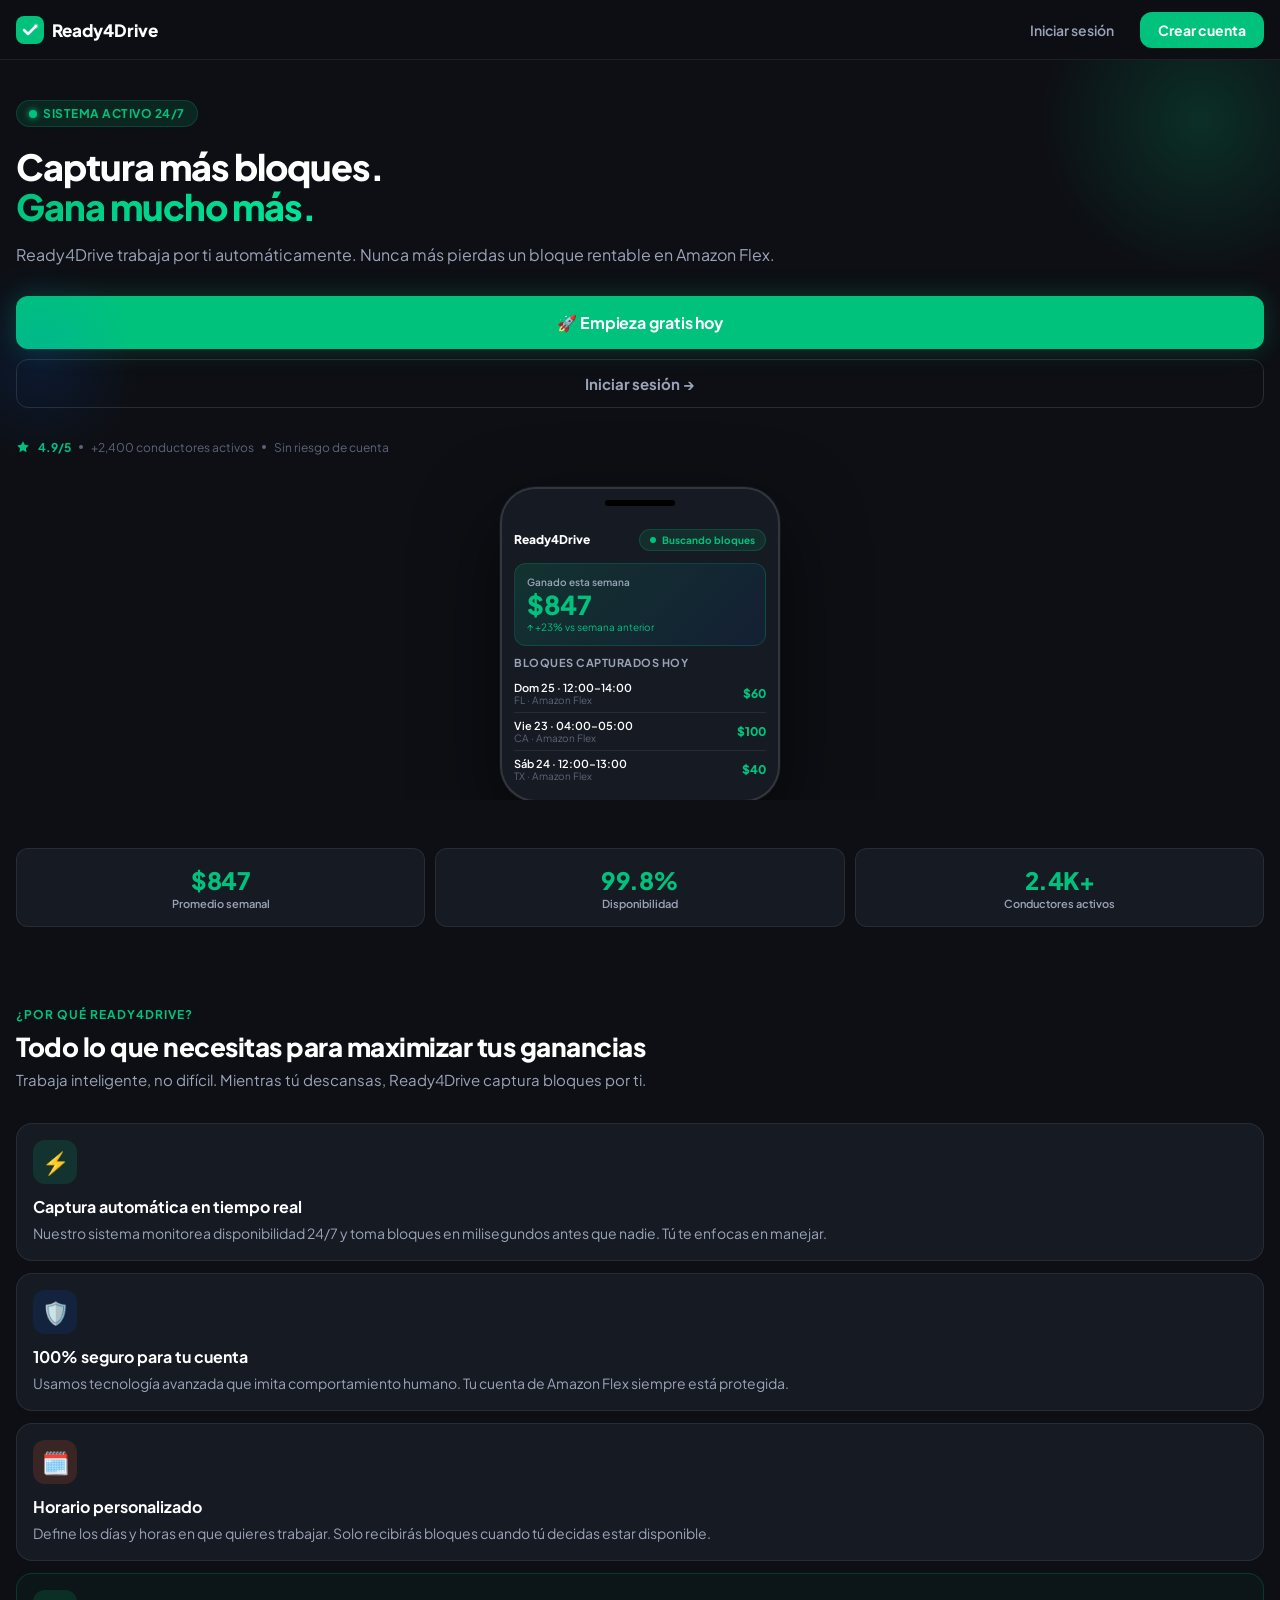
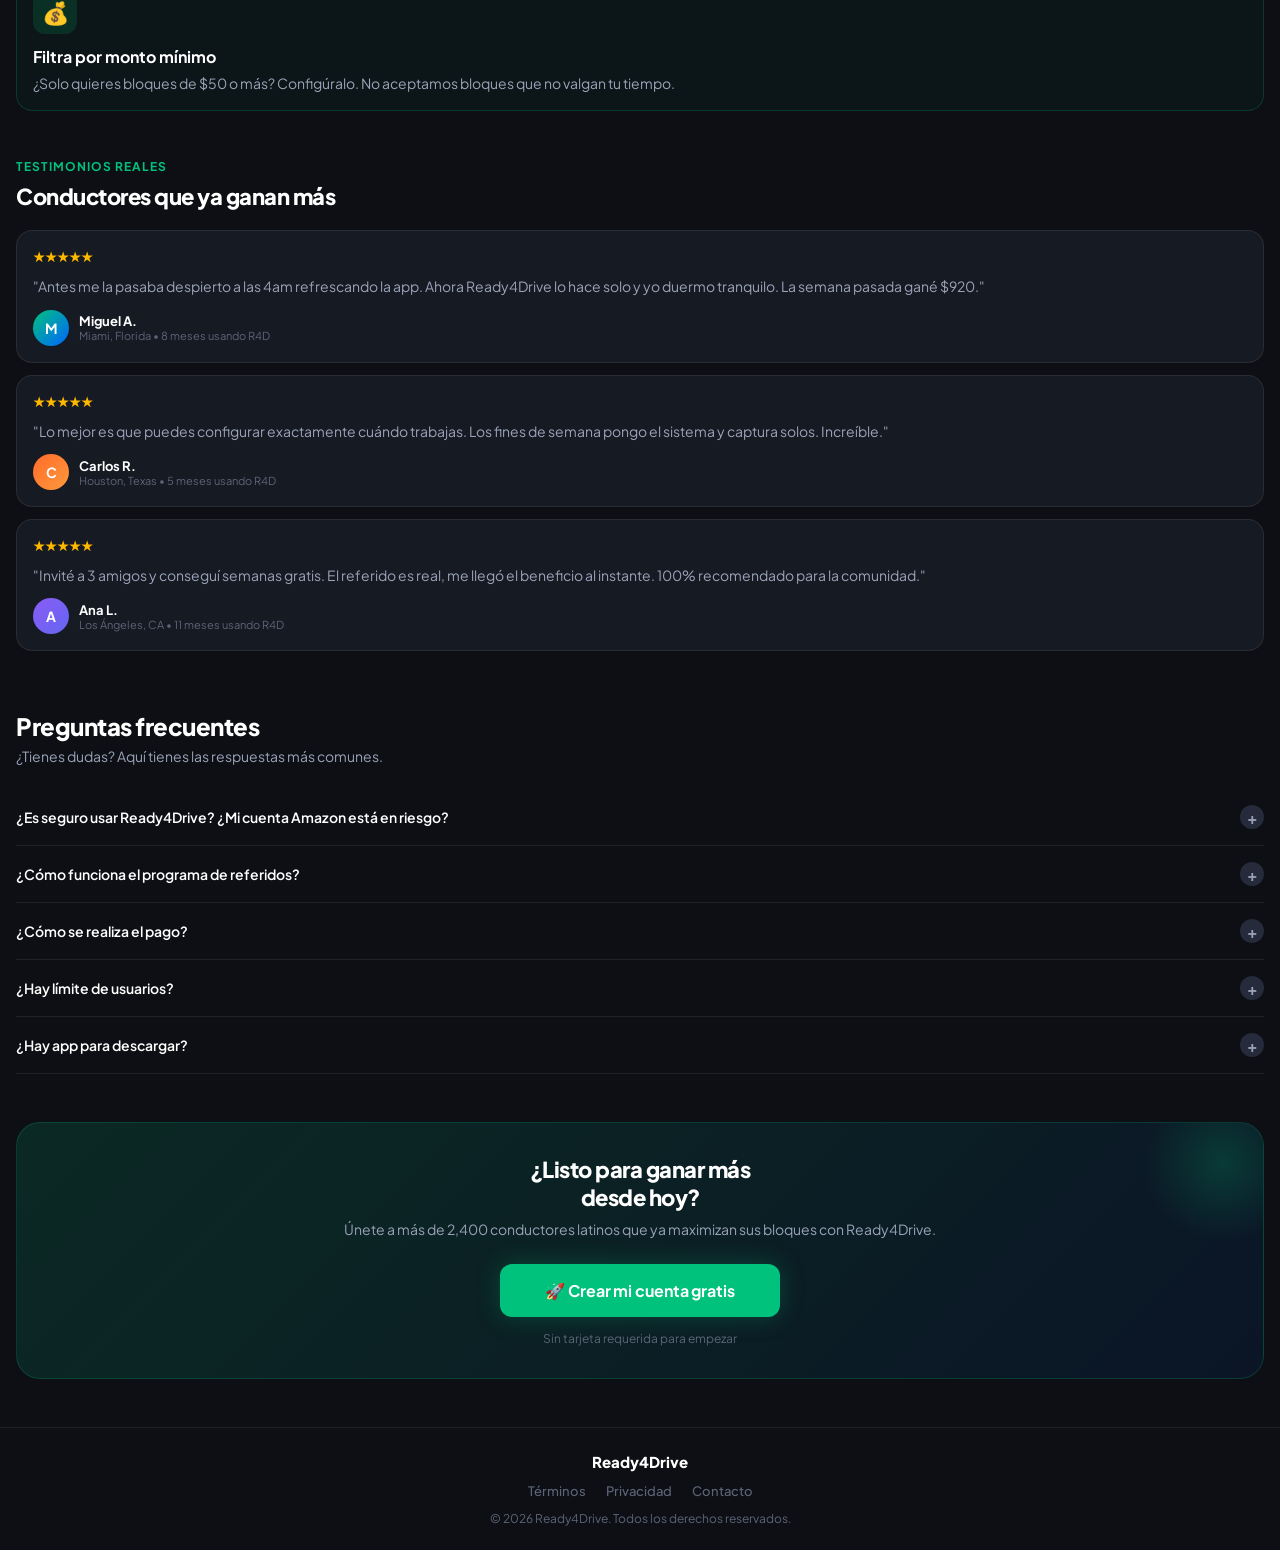
==== index.html @ 14263fa6 "feat: rediseño completo Ready4Drive — mobile latino dark mode" ====
<!DOCTYPE html>
<html lang="es">
<head>
  <meta charset="UTF-8">
  <meta name="viewport" content="width=device-width, initial-scale=1.0, maximum-scale=1.0">
  <title>Ready4Drive — Captura más bloques. Gana más.</title>
  <link rel="stylesheet" href="style.css">
  <style>
    /* LANDING-SPECIFIC */
    body { background: var(--bg-base); }

    /* NAV LANDING */
    .landing-nav {
      position: sticky; top: 0; z-index: 100;
      padding: 0 var(--space-md);
      height: 60px;
      display: flex; align-items: center; justify-content: space-between;
      background: rgba(13,15,20,0.9);
      backdrop-filter: blur(20px);
      border-bottom: 1px solid var(--border);
    }
    .nav-logo { display: flex; align-items: center; gap: 8px; font-weight: 800; font-size: 17px; }
    .nav-actions { display: flex; align-items: center; gap: 10px; }
    .nav-signin {
      font-size: 14px; font-weight: 600; color: var(--text-secondary);
      padding: 8px 16px; border-radius: var(--radius-md);
      transition: var(--transition);
    }
    .nav-signin:hover { color: var(--text-primary); }
    .nav-cta {
      font-size: 14px; font-weight: 700; color: #fff;
      padding: 9px 18px; border-radius: var(--radius-md);
      background: var(--brand-primary);
      transition: var(--transition);
    }
    .nav-cta:hover { background: var(--brand-primary-dark); }

    /* HERO */
    .hero {
      padding: 40px var(--space-md) 0;
      position: relative; overflow: hidden;
    }
    .hero::before {
      content: '';
      position: absolute; top: -100px; right: -80px;
      width: 320px; height: 320px;
      background: radial-gradient(circle, rgba(0,194,124,0.18) 0%, transparent 70%);
      pointer-events: none;
    }
    .hero::after {
      content: '';
      position: absolute; top: 200px; left: -60px;
      width: 200px; height: 200px;
      background: radial-gradient(circle, rgba(0,102,255,0.12) 0%, transparent 70%);
      pointer-events: none;
    }
    .hero-eyebrow {
      display: inline-flex; align-items: center; gap: 6px;
      background: rgba(0,194,124,0.12);
      border: 1px solid rgba(0,194,124,0.2);
      border-radius: var(--radius-full);
      padding: 5px 12px;
      font-size: 12px; font-weight: 700; color: var(--brand-primary);
      letter-spacing: 0.5px; text-transform: uppercase;
      margin-bottom: 20px;
    }
    .hero-title {
      font-size: 36px; font-weight: 800; line-height: 1.1;
      letter-spacing: -1px; margin-bottom: 16px;
    }
    .hero-title .highlight {
      background: linear-gradient(135deg, var(--brand-primary), #00E89A);
      -webkit-background-clip: text;
      -webkit-text-fill-color: transparent;
      background-clip: text;
    }
    .hero-sub {
      font-size: 16px; line-height: 1.6; color: var(--text-secondary);
      margin-bottom: 28px;
    }
    .hero-actions { display: flex; flex-direction: column; gap: 10px; margin-bottom: 32px; }
    .hero-trust {
      display: flex; align-items: center; gap: 8px;
      font-size: 12px; color: var(--text-muted);
      margin-bottom: 32px;
    }
    .hero-trust-dot { width: 4px; height: 4px; border-radius: 50%; background: var(--text-muted); }

    /* PHONE MOCKUP */
    .phone-mockup {
      position: relative;
      background: var(--bg-card);
      border-radius: 36px;
      border: 2px solid var(--border-light);
      overflow: hidden;
      box-shadow: 0 30px 80px rgba(0,0,0,0.6), 0 0 0 1px rgba(255,255,255,0.05);
      margin: 0 auto;
      max-width: 280px;
    }
    .phone-notch {
      background: var(--bg-card);
      height: 28px; display: flex; align-items: center; justify-content: center;
    }
    .phone-notch-pill {
      width: 70px; height: 6px;
      background: #000; border-radius: 3px;
    }
    .phone-screen { padding: 12px; }
    .mockup-header {
      display: flex; align-items: center; justify-content: space-between;
      margin-bottom: 12px;
    }
    .mockup-logo { font-size: 12px; font-weight: 800; }
    .mockup-status-bar {
      display: flex; align-items: center; gap: 6px;
      background: rgba(0,194,124,0.12);
      border: 1px solid rgba(0,194,124,0.2);
      border-radius: var(--radius-full);
      padding: 4px 10px;
      font-size: 10px; font-weight: 700; color: var(--brand-primary);
    }
    .mockup-status-dot { width: 6px; height: 6px; border-radius: 50%; background: var(--brand-primary); animation: pulse 2s infinite; }
    .mockup-earnings {
      background: linear-gradient(135deg, rgba(0,194,124,0.15), rgba(0,102,255,0.08));
      border: 1px solid rgba(0,194,124,0.2);
      border-radius: 12px; padding: 12px;
      margin-bottom: 10px;
    }
    .mockup-earnings-label { font-size: 10px; color: var(--text-secondary); font-weight: 600; }
    .mockup-earnings-value { font-size: 26px; font-weight: 800; color: var(--brand-primary); }
    .mockup-earnings-sub { font-size: 10px; color: var(--text-secondary); }
    .mockup-offers { font-size: 11px; font-weight: 700; color: var(--text-secondary); margin-bottom: 6px; text-transform: uppercase; letter-spacing: 0.5px; }
    .mockup-offer-item {
      display: flex; align-items: center; justify-content: space-between;
      padding: 6px 0;
      border-bottom: 1px solid var(--border);
      font-size: 11px;
    }
    .mockup-offer-item:last-child { border-bottom: none; }
    .mockup-offer-badge { font-size: 12px; font-weight: 800; color: var(--brand-primary); }

    @keyframes pulse {
      0%, 100% { opacity: 1; }
      50% { opacity: 0.4; }
    }

    /* FEATURES */
    .features { padding: 48px var(--space-md); }
    .features-eyebrow { font-size: 12px; font-weight: 700; color: var(--brand-primary); text-transform: uppercase; letter-spacing: 1px; margin-bottom: 8px; }
    .features-title { font-size: 26px; font-weight: 800; letter-spacing: -0.5px; margin-bottom: 6px; }
    .features-sub { font-size: 15px; color: var(--text-secondary); line-height: 1.5; margin-bottom: 32px; }
    .feature-card {
      background: var(--bg-card);
      border: 1px solid var(--border);
      border-radius: var(--radius-lg);
      padding: var(--space-md);
      margin-bottom: 12px;
      transition: var(--transition);
    }
    .feature-card:last-child { margin-bottom: 0; }
    .feature-icon {
      width: 44px; height: 44px; border-radius: var(--radius-md);
      display: flex; align-items: center; justify-content: center;
      margin-bottom: 12px; font-size: 22px;
    }
    .feature-icon-green { background: rgba(0,194,124,0.15); }
    .feature-icon-blue  { background: rgba(0,102,255,0.12); }
    .feature-icon-orange{ background: rgba(255,107,43,0.15); }
    .feature-name { font-size: 16px; font-weight: 700; margin-bottom: 6px; }
    .feature-desc { font-size: 14px; color: var(--text-secondary); line-height: 1.5; }

    /* SOCIAL PROOF */
    .social-proof { padding: 0 var(--space-md) 48px; }
    .stats-row { display: grid; grid-template-columns: 1fr 1fr 1fr; gap: 10px; margin-bottom: 32px; }
    .stat-box {
      background: var(--bg-card);
      border: 1px solid var(--border);
      border-radius: var(--radius-md);
      padding: 16px 10px;
      text-align: center;
    }
    .stat-box-value { font-size: 24px; font-weight: 800; color: var(--brand-primary); letter-spacing: -0.5px; }
    .stat-box-label { font-size: 11px; color: var(--text-secondary); font-weight: 600; margin-top: 2px; }

    /* TESTIMONIALS */
    .testimonial-card {
      background: var(--bg-card);
      border: 1px solid var(--border);
      border-radius: var(--radius-lg);
      padding: var(--space-md);
      margin-bottom: 12px;
    }
    .testimonial-stars { color: var(--warning); font-size: 14px; margin-bottom: 10px; }
    .testimonial-text { font-size: 14px; line-height: 1.6; color: var(--text-secondary); margin-bottom: 12px; }
    .testimonial-author { display: flex; align-items: center; gap: 10px; }
    .testimonial-avatar {
      width: 36px; height: 36px; border-radius: 50%;
      display: flex; align-items: center; justify-content: center;
      font-size: 14px; font-weight: 700;
      background: linear-gradient(135deg, var(--brand-primary), var(--brand-blue));
    }
    .testimonial-name { font-size: 13px; font-weight: 700; }
    .testimonial-city { font-size: 11px; color: var(--text-muted); }

    /* FAQ */
    .faq-section { padding: 0 var(--space-md) 48px; }
    .faq-title { font-size: 24px; font-weight: 800; letter-spacing: -0.5px; margin-bottom: 6px; }
    .faq-sub { font-size: 14px; color: var(--text-secondary); margin-bottom: 24px; }
    .faq-item {
      border-bottom: 1px solid var(--border);
      cursor: pointer;
    }
    .faq-question {
      display: flex; align-items: center; justify-content: space-between;
      padding: 16px 0;
      font-size: 14px; font-weight: 600;
      user-select: none;
    }
    .faq-icon {
      width: 24px; height: 24px; border-radius: 50%;
      background: var(--bg-surface);
      display: flex; align-items: center; justify-content: center;
      font-size: 16px; font-weight: 700; flex-shrink: 0;
      transition: var(--transition);
      color: var(--text-secondary);
    }
    .faq-item.open .faq-icon { background: var(--brand-primary); color: #fff; transform: rotate(45deg); }
    .faq-answer {
      font-size: 14px; color: var(--text-secondary); line-height: 1.7;
      max-height: 0; overflow: hidden; transition: max-height 0.3s ease, padding 0.3s ease;
    }
    .faq-item.open .faq-answer { max-height: 200px; padding-bottom: 16px; }

    /* CTA BANNER */
    .cta-banner {
      margin: 0 var(--space-md) 48px;
      background: linear-gradient(135deg, rgba(0,194,124,0.15) 0%, rgba(0,102,255,0.08) 100%);
      border: 1px solid rgba(0,194,124,0.2);
      border-radius: var(--radius-xl);
      padding: 32px var(--space-md);
      text-align: center;
      position: relative; overflow: hidden;
    }
    .cta-banner::before {
      content: '';
      position: absolute; top: -40px; right: -40px;
      width: 160px; height: 160px;
      background: radial-gradient(circle, rgba(0,194,124,0.2) 0%, transparent 70%);
    }
    .cta-banner-title { font-size: 22px; font-weight: 800; letter-spacing: -0.5px; margin-bottom: 8px; }
    .cta-banner-sub { font-size: 14px; color: var(--text-secondary); margin-bottom: 24px; line-height: 1.5; }

    /* FOOTER */
    .landing-footer {
      padding: var(--space-lg) var(--space-md);
      border-top: 1px solid var(--border);
      text-align: center;
    }
    .footer-links { display: flex; justify-content: center; gap: 20px; margin-bottom: 12px; }
    .footer-link { font-size: 13px; color: var(--text-muted); font-weight: 500; }
    .footer-copy { font-size: 12px; color: var(--text-muted); }
    .footer-logo { font-size: 15px; font-weight: 800; margin-bottom: 12px; }
  </style>
</head>
<body>

  <!-- NAV -->
  <nav class="landing-nav">
    <div class="nav-logo">
      <svg width="28" height="28" viewBox="0 0 28 28" fill="none">
        <rect width="28" height="28" rx="8" fill="#00C27C"/>
        <path d="M8 14L12 18L20 10" stroke="white" stroke-width="2.5" stroke-linecap="round" stroke-linejoin="round"/>
        <circle cx="20" cy="10" r="2.5" fill="white" opacity="0.3"/>
      </svg>
      Ready4Drive
    </div>
    <div class="nav-actions">
      <a href="login.html" class="nav-signin">Iniciar sesión</a>
      <a href="login.html" class="nav-cta">Crear cuenta</a>
    </div>
  </nav>

  <!-- HERO -->
  <section class="hero">
    <div class="hero-eyebrow">
      <span class="status-dot online"></span>
      Sistema activo 24/7
    </div>
    <h1 class="hero-title">
      Captura más bloques.<br>
      <span class="highlight">Gana mucho más.</span>
    </h1>
    <p class="hero-sub">
      Ready4Drive trabaja por ti automáticamente. Nunca más pierdas un bloque rentable en Amazon Flex.
    </p>
    <div class="hero-actions">
      <a href="login.html" class="btn btn-primary" style="font-size:16px; padding:16px;">
        🚀 Empieza gratis hoy
      </a>
      <a href="login.html" class="btn btn-outline" style="color: var(--text-secondary); font-size:15px;">
        Iniciar sesión →
      </a>
    </div>
    <div class="hero-trust">
      <svg width="14" height="14" viewBox="0 0 24 24" fill="currentColor" color="#00C27C"><path d="M12 2L15.09 8.26L22 9.27L17 14.14L18.18 21.02L12 17.77L5.82 21.02L7 14.14L2 9.27L8.91 8.26L12 2Z"/></svg>
      <span style="color: var(--brand-primary); font-weight:700;">4.9/5</span>
      <span class="hero-trust-dot"></span>
      <span>+2,400 conductores activos</span>
      <span class="hero-trust-dot"></span>
      <span>Sin riesgo de cuenta</span>
    </div>

    <!-- PHONE MOCKUP -->
    <div class="phone-mockup" style="margin-bottom: -2px;">
      <div class="phone-notch"><div class="phone-notch-pill"></div></div>
      <div class="phone-screen">
        <div class="mockup-header">
          <span class="mockup-logo">Ready4Drive</span>
          <div class="mockup-status-bar">
            <span class="mockup-status-dot"></span>
            Buscando bloques
          </div>
        </div>
        <div class="mockup-earnings">
          <div class="mockup-earnings-label">Ganado esta semana</div>
          <div class="mockup-earnings-value">$847</div>
          <div class="mockup-earnings-sub" style="color: var(--brand-primary);">↑ +23% vs semana anterior</div>
        </div>
        <div class="mockup-offers">Bloques capturados hoy</div>
        <div class="mockup-offer-item">
          <div>
            <div style="font-weight:600;">Dom 25 · 12:00–14:00</div>
            <div style="color: var(--text-muted); font-size:10px;">FL · Amazon Flex</div>
          </div>
          <span class="mockup-offer-badge">$60</span>
        </div>
        <div class="mockup-offer-item">
          <div>
            <div style="font-weight:600;">Vie 23 · 04:00–05:00</div>
            <div style="color: var(--text-muted); font-size:10px;">CA · Amazon Flex</div>
          </div>
          <span class="mockup-offer-badge">$100</span>
        </div>
        <div class="mockup-offer-item">
          <div>
            <div style="font-weight:600;">Sáb 24 · 12:00–13:00</div>
            <div style="color: var(--text-muted); font-size:10px;">TX · Amazon Flex</div>
          </div>
          <span class="mockup-offer-badge">$40</span>
        </div>
      </div>
    </div>
  </section>

  <!-- STATS -->
  <section class="social-proof" style="padding-top: 48px;">
    <div class="stats-row">
      <div class="stat-box">
        <div class="stat-box-value">$847</div>
        <div class="stat-box-label">Promedio semanal</div>
      </div>
      <div class="stat-box">
        <div class="stat-box-value">99.8%</div>
        <div class="stat-box-label">Disponibilidad</div>
      </div>
      <div class="stat-box">
        <div class="stat-box-value">2.4K+</div>
        <div class="stat-box-label">Conductores activos</div>
      </div>
    </div>
  </section>

  <!-- FEATURES -->
  <section class="features" style="padding-top: 0;">
    <div class="features-eyebrow">¿Por qué Ready4Drive?</div>
    <h2 class="features-title">Todo lo que necesitas para maximizar tus ganancias</h2>
    <p class="features-sub">Trabaja inteligente, no difícil. Mientras tú descansas, Ready4Drive captura bloques por ti.</p>

    <div class="feature-card">
      <div class="feature-icon feature-icon-green">⚡</div>
      <div class="feature-name">Captura automática en tiempo real</div>
      <div class="feature-desc">Nuestro sistema monitorea disponibilidad 24/7 y toma bloques en milisegundos antes que nadie. Tú te enfocas en manejar.</div>
    </div>

    <div class="feature-card">
      <div class="feature-icon feature-icon-blue">🛡️</div>
      <div class="feature-name">100% seguro para tu cuenta</div>
      <div class="feature-desc">Usamos tecnología avanzada que imita comportamiento humano. Tu cuenta de Amazon Flex siempre está protegida.</div>
    </div>

    <div class="feature-card">
      <div class="feature-icon feature-icon-orange">🗓️</div>
      <div class="feature-name">Horario personalizado</div>
      <div class="feature-desc">Define los días y horas en que quieres trabajar. Solo recibirás bloques cuando tú decidas estar disponible.</div>
    </div>

    <div class="feature-card" style="border-color: rgba(0,194,124,0.2); background: rgba(0,194,124,0.04);">
      <div class="feature-icon feature-icon-green">💰</div>
      <div class="feature-name">Filtra por monto mínimo</div>
      <div class="feature-desc">¿Solo quieres bloques de $50 o más? Configúralo. No aceptamos bloques que no valgan tu tiempo.</div>
    </div>
  </section>

  <!-- TESTIMONIALS -->
  <section class="social-proof" style="padding-top: 0;">
    <div style="margin-bottom: 20px;">
      <div class="features-eyebrow">Testimonios reales</div>
      <h2 class="features-title" style="font-size:22px;">Conductores que ya ganan más</h2>
    </div>

    <div class="testimonial-card">
      <div class="testimonial-stars">★★★★★</div>
      <p class="testimonial-text">"Antes me la pasaba despierto a las 4am refrescando la app. Ahora Ready4Drive lo hace solo y yo duermo tranquilo. La semana pasada gané $920."</p>
      <div class="testimonial-author">
        <div class="testimonial-avatar">M</div>
        <div>
          <div class="testimonial-name">Miguel A.</div>
          <div class="testimonial-city">Miami, Florida • 8 meses usando R4D</div>
        </div>
      </div>
    </div>

    <div class="testimonial-card">
      <div class="testimonial-stars">★★★★★</div>
      <p class="testimonial-text">"Lo mejor es que puedes configurar exactamente cuándo trabajas. Los fines de semana pongo el sistema y captura solos. Increíble."</p>
      <div class="testimonial-author">
        <div class="testimonial-avatar" style="background: linear-gradient(135deg, #FF6B2B, #FF9A3C);">C</div>
        <div>
          <div class="testimonial-name">Carlos R.</div>
          <div class="testimonial-city">Houston, Texas • 5 meses usando R4D</div>
        </div>
      </div>
    </div>

    <div class="testimonial-card">
      <div class="testimonial-stars">★★★★★</div>
      <p class="testimonial-text">"Invité a 3 amigos y conseguí semanas gratis. El referido es real, me llegó el beneficio al instante. 100% recomendado para la comunidad."</p>
      <div class="testimonial-author">
        <div class="testimonial-avatar" style="background: linear-gradient(135deg, #8B5CF6, #6366F1);">A</div>
        <div>
          <div class="testimonial-name">Ana L.</div>
          <div class="testimonial-city">Los Ángeles, CA • 11 meses usando R4D</div>
        </div>
      </div>
    </div>
  </section>

  <!-- FAQ -->
  <section class="faq-section">
    <div class="faq-title">Preguntas frecuentes</div>
    <p class="faq-sub">¿Tienes dudas? Aquí tienes las respuestas más comunes.</p>

    <div class="faq-item" onclick="toggleFaq(this)">
      <div class="faq-question">
        ¿Es seguro usar Ready4Drive? ¿Mi cuenta Amazon está en riesgo?
        <span class="faq-icon">+</span>
      </div>
      <div class="faq-answer">
        Sí, es completamente seguro. Usamos métodos que simulan comportamiento humano natural, cumpliendo con los estándares de seguridad de Amazon Flex. Tenemos más de 2,400 usuarios activos sin incidentes de cuenta.
      </div>
    </div>

    <div class="faq-item" onclick="toggleFaq(this)">
      <div class="faq-question">
        ¿Cómo funciona el programa de referidos?
        <span class="faq-icon">+</span>
      </div>
      <div class="faq-answer">
        Por cada amigo que invites y haga su primer pago, tú recibes días gratis de servicio. Ve a la sección "Invitaciones" en la app, ingresa el número de teléfono de tu amigo y listo.
      </div>
    </div>

    <div class="faq-item" onclick="toggleFaq(this)">
      <div class="faq-question">
        ¿Cómo se realiza el pago?
        <span class="faq-icon">+</span>
      </div>
      <div class="faq-answer">
        El pago se realiza de forma segura a través de nuestra plataforma. Aceptamos tarjetas de crédito/débito. Elige el plan que mejor se adapte a ti: 3, 7, 14 o 30 días.
      </div>
    </div>

    <div class="faq-item" onclick="toggleFaq(this)">
      <div class="faq-question">
        ¿Hay límite de usuarios?
        <span class="faq-icon">+</span>
      </div>
      <div class="faq-answer">
        Sí, mantenemos un límite controlado de usuarios por zona para garantizar la eficiencia del sistema. Te recomendamos registrarte pronto antes de que tu área se llene.
      </div>
    </div>

    <div class="faq-item" onclick="toggleFaq(this)">
      <div class="faq-question">
        ¿Hay app para descargar?
        <span class="faq-icon">+</span>
      </div>
      <div class="faq-answer">
        Ready4Drive funciona directamente desde tu navegador móvil, sin necesidad de descargar nada. Solo guarda el enlace en tu pantalla de inicio y tendrás acceso instantáneo.
      </div>
    </div>
  </section>

  <!-- CTA FINAL -->
  <div class="cta-banner">
    <div class="cta-banner-title">¿Listo para ganar más<br>desde hoy?</div>
    <p class="cta-banner-sub">Únete a más de 2,400 conductores latinos que ya maximizan sus bloques con Ready4Drive.</p>
    <a href="login.html" class="btn btn-primary" style="font-size:16px; padding:16px; max-width:280px; margin:0 auto;">
      🚀 Crear mi cuenta gratis
    </a>
    <p style="font-size:12px; color: var(--text-muted); margin-top: 14px;">Sin tarjeta requerida para empezar</p>
  </div>

  <!-- FOOTER -->
  <footer class="landing-footer">
    <div class="footer-logo">Ready4Drive</div>
    <div class="footer-links">
      <a href="#" class="footer-link">Términos</a>
      <a href="#" class="footer-link">Privacidad</a>
      <a href="#" class="footer-link">Contacto</a>
    </div>
    <div class="footer-copy">© 2026 Ready4Drive. Todos los derechos reservados.</div>
  </footer>

  <script>
    function toggleFaq(el) {
      const isOpen = el.classList.contains('open');
      document.querySelectorAll('.faq-item.open').forEach(item => item.classList.remove('open'));
      if (!isOpen) el.classList.add('open');
    }
  </script>
</body>
</html>
---- style.css ----
/* ============================================
   READY4DRIVE — DESIGN SYSTEM (Latino Market)
   ============================================ */

@import url('https://fonts.googleapis.com/css2?family=Plus+Jakarta+Sans:wght@400;500;600;700;800&display=swap');

:root {
  /* === BRAND COLORS === */
  --brand-primary: #00C27C;      /* Verde dinero / éxito */
  --brand-primary-dark: #009960;
  --brand-primary-light: #E6FAF3;
  --brand-accent: #FF6B2B;       /* Naranja energía / urgencia */
  --brand-accent-light: #FFF0E8;
  --brand-blue: #0066FF;
  --brand-blue-light: #E8F0FF;

  /* === NEUTRALS === */
  --bg-base: #0D0F14;            /* Negro profundo — fondo principal */
  --bg-card: #161A23;            /* Cards */
  --bg-card-2: #1E2330;         /* Cards secundarios */
  --bg-surface: #252B3B;        /* Inputs, elementos interactivos */
  --border: rgba(255,255,255,0.08);
  --border-light: rgba(255,255,255,0.12);

  /* === TEXT === */
  --text-primary: #FFFFFF;
  --text-secondary: #9AA3B8;
  --text-muted: #5C6478;

  /* === STATUS === */
  --success: #00C27C;
  --warning: #FFB800;
  --danger: #FF3B3B;
  --info: #0066FF;

  /* === SPACING === */
  --space-xs: 4px;
  --space-sm: 8px;
  --space-md: 16px;
  --space-lg: 24px;
  --space-xl: 32px;
  --space-2xl: 48px;

  /* === RADIUS === */
  --radius-sm: 8px;
  --radius-md: 12px;
  --radius-lg: 16px;
  --radius-xl: 24px;
  --radius-full: 999px;

  /* === SHADOWS === */
  --shadow-card: 0 2px 20px rgba(0,0,0,0.4);
  --shadow-glow-green: 0 0 24px rgba(0,194,124,0.25);
  --shadow-glow-orange: 0 0 24px rgba(255,107,43,0.25);

  /* === TRANSITIONS === */
  --transition: all 0.2s cubic-bezier(0.4,0,0.2,1);
}

/* === RESET & BASE === */
*, *::before, *::after { box-sizing: border-box; margin: 0; padding: 0; }

html { font-size: 16px; -webkit-text-size-adjust: 100%; }

body {
  font-family: 'Plus Jakarta Sans', -apple-system, BlinkMacSystemFont, sans-serif;
  background: var(--bg-base);
  color: var(--text-primary);
  min-height: 100vh;
  overflow-x: hidden;
  -webkit-font-smoothing: antialiased;
}

a { color: inherit; text-decoration: none; }
img { max-width: 100%; display: block; }
button { cursor: pointer; border: none; background: none; font-family: inherit; }
input, select { font-family: inherit; }

/* === SCROLLBAR === */
::-webkit-scrollbar { width: 4px; }
::-webkit-scrollbar-track { background: var(--bg-card); }
::-webkit-scrollbar-thumb { background: var(--bg-surface); border-radius: 2px; }

/* ============================================
   LAYOUT — MOBILE FIRST
   ============================================ */
.app-shell {
  max-width: 430px;
  margin: 0 auto;
  min-height: 100vh;
  position: relative;
  background: var(--bg-base);
}

/* === TOP NAV === */
.topbar {
  position: sticky;
  top: 0;
  z-index: 100;
  background: rgba(13,15,20,0.92);
  backdrop-filter: blur(20px);
  -webkit-backdrop-filter: blur(20px);
  border-bottom: 1px solid var(--border);
  padding: 0 var(--space-md);
  height: 56px;
  display: flex;
  align-items: center;
  justify-content: space-between;
}

.topbar-logo {
  display: flex;
  align-items: center;
  gap: 8px;
  font-weight: 800;
  font-size: 17px;
  letter-spacing: -0.3px;
}

.topbar-logo svg { width: 28px; height: 28px; }

.topbar-actions { display: flex; align-items: center; gap: 12px; }

.topbar-lang {
  font-size: 12px;
  font-weight: 600;
  color: var(--text-secondary);
  padding: 4px 10px;
  border: 1px solid var(--border-light);
  border-radius: var(--radius-full);
  display: flex;
  align-items: center;
  gap: 4px;
}

.topbar-avatar {
  width: 32px; height: 32px;
  border-radius: var(--radius-full);
  background: linear-gradient(135deg, var(--brand-primary), var(--brand-blue));
  display: flex; align-items: center; justify-content: center;
  font-size: 13px; font-weight: 700;
}

/* === BOTTOM NAV === */
.bottom-nav {
  position: fixed;
  bottom: 0; left: 50%;
  transform: translateX(-50%);
  width: 100%; max-width: 430px;
  background: rgba(22,26,35,0.96);
  backdrop-filter: blur(20px);
  border-top: 1px solid var(--border);
  display: flex;
  padding: 8px 0 max(8px, env(safe-area-inset-bottom));
  z-index: 100;
}

.bottom-nav-item {
  flex: 1;
  display: flex;
  flex-direction: column;
  align-items: center;
  gap: 4px;
  padding: 6px 0;
  color: var(--text-muted);
  font-size: 10px;
  font-weight: 600;
  letter-spacing: 0.3px;
  text-transform: uppercase;
  transition: var(--transition);
  position: relative;
}

.bottom-nav-item.active { color: var(--brand-primary); }

.bottom-nav-item.active::before {
  content: '';
  position: absolute;
  top: -1px; left: 50%;
  transform: translateX(-50%);
  width: 24px; height: 2px;
  background: var(--brand-primary);
  border-radius: 0 0 2px 2px;
}

.bottom-nav-item svg { width: 22px; height: 22px; }

/* === PAGE CONTENT === */
.page-content {
  padding: var(--space-md);
  padding-bottom: 90px;
}

/* ============================================
   COMPONENTS
   ============================================ */

/* === CARDS === */
.card {
  background: var(--bg-card);
  border: 1px solid var(--border);
  border-radius: var(--radius-lg);
  overflow: hidden;
}

.card-padded { padding: var(--space-md); }

/* === BUTTONS === */
.btn {
  display: inline-flex; align-items: center; justify-content: center;
  gap: 8px; padding: 14px 24px;
  border-radius: var(--radius-md);
  font-weight: 700; font-size: 15px;
  letter-spacing: -0.1px;
  transition: var(--transition);
  width: 100%;
}

.btn-primary {
  background: var(--brand-primary);
  color: #fff;
  box-shadow: var(--shadow-glow-green);
}
.btn-primary:hover { background: var(--brand-primary-dark); transform: translateY(-1px); }

.btn-accent {
  background: var(--brand-accent);
  color: #fff;
  box-shadow: var(--shadow-glow-orange);
}
.btn-accent:hover { opacity: 0.9; }

.btn-outline {
  background: transparent;
  color: var(--text-primary);
  border: 1px solid var(--border-light);
}
.btn-outline:hover { background: var(--bg-surface); }

.btn-ghost {
  background: var(--bg-surface);
  color: var(--text-primary);
}

.btn-sm { padding: 9px 16px; font-size: 13px; border-radius: var(--radius-sm); }

/* === BADGE === */
.badge {
  display: inline-flex; align-items: center;
  padding: 3px 10px; border-radius: var(--radius-full);
  font-size: 11px; font-weight: 700; letter-spacing: 0.3px;
  text-transform: uppercase;
}
.badge-success { background: rgba(0,194,124,0.15); color: var(--success); }
.badge-warning { background: rgba(255,184,0,0.15); color: var(--warning); }
.badge-danger  { background: rgba(255,59,59,0.15);  color: var(--danger); }
.badge-info    { background: rgba(0,102,255,0.12);   color: var(--info); }

/* === TOGGLE === */
.toggle-wrapper {
  display: flex; align-items: center; gap: 12px;
}
.toggle {
  position: relative; width: 52px; height: 28px;
}
.toggle input { display: none; }
.toggle-track {
  position: absolute; inset: 0;
  background: var(--bg-surface);
  border-radius: var(--radius-full);
  transition: var(--transition);
  cursor: pointer;
}
.toggle input:checked + .toggle-track { background: var(--brand-primary); box-shadow: var(--shadow-glow-green); }
.toggle-thumb {
  position: absolute;
  top: 3px; left: 3px;
  width: 22px; height: 22px;
  background: #fff;
  border-radius: var(--radius-full);
  transition: var(--transition);
  pointer-events: none;
}
.toggle input:checked ~ .toggle-thumb { transform: translateX(24px); }

/* === INPUT === */
.input-group { display: flex; flex-direction: column; gap: 6px; }
.input-label { font-size: 13px; font-weight: 600; color: var(--text-secondary); }
.input-field {
  background: var(--bg-surface);
  border: 1px solid var(--border);
  border-radius: var(--radius-md);
  padding: 13px 16px;
  color: var(--text-primary);
  font-size: 16px;
  font-weight: 500;
  width: 100%;
  transition: var(--transition);
  outline: none;
  -webkit-appearance: none;
}
.input-field:focus { border-color: var(--brand-primary); box-shadow: 0 0 0 3px rgba(0,194,124,0.15); }
.input-field::placeholder { color: var(--text-muted); }

/* === SELECT === */
.select-field {
  background: var(--bg-surface);
  border: 1px solid var(--border);
  border-radius: var(--radius-md);
  padding: 13px 40px 13px 16px;
  color: var(--text-primary);
  font-size: 15px;
  font-weight: 500;
  width: 100%;
  outline: none;
  -webkit-appearance: none;
  appearance: none;
  background-image: url("data:image/svg+xml,%3Csvg xmlns='http://www.w3.org/2000/svg' width='16' height='16' viewBox='0 0 24 24' fill='none' stroke='%239AA3B8' stroke-width='2'%3E%3Cpath d='M6 9l6 6 6-6'/%3E%3C/svg%3E");
  background-repeat: no-repeat;
  background-position: right 14px center;
  cursor: pointer;
}
.select-field:focus { border-color: var(--brand-primary); }

/* === SECTION HEADER === */
.section-header {
  display: flex; align-items: center; justify-content: space-between;
  margin-bottom: var(--space-md);
}
.section-title {
  font-size: 18px; font-weight: 800; letter-spacing: -0.3px;
}
.section-action {
  font-size: 13px; font-weight: 600; color: var(--brand-primary);
}

/* === STAT PILL === */
.stat-pill {
  background: var(--bg-card);
  border: 1px solid var(--border);
  border-radius: var(--radius-md);
  padding: 14px var(--space-md);
  display: flex; align-items: center; gap: 12px;
}
.stat-icon {
  width: 40px; height: 40px; border-radius: var(--radius-sm);
  display: flex; align-items: center; justify-content: center;
  flex-shrink: 0;
}
.stat-icon-green { background: rgba(0,194,124,0.15); color: var(--brand-primary); }
.stat-icon-blue  { background: rgba(0,102,255,0.12); color: var(--brand-blue); }
.stat-icon-orange{ background: rgba(255,107,43,0.15); color: var(--brand-accent); }
.stat-value { font-size: 22px; font-weight: 800; letter-spacing: -0.5px; }
.stat-label { font-size: 12px; font-weight: 600; color: var(--text-secondary); }

/* === LIST ROW === */
.list-row {
  display: flex; align-items: center; justify-content: space-between;
  padding: 14px 0;
  border-bottom: 1px solid var(--border);
}
.list-row:last-child { border-bottom: none; }

/* === DAY CARD === */
.day-card {
  background: var(--bg-card);
  border: 1px solid var(--border);
  border-radius: var(--radius-md);
  padding: 14px;
  cursor: pointer;
  transition: var(--transition);
}
.day-card:active { transform: scale(0.97); }
.day-card.active {
  border-color: var(--brand-primary);
  background: rgba(0,194,124,0.08);
}
.day-card-name { font-size: 14px; font-weight: 700; }
.day-card-time { font-size: 12px; color: var(--text-secondary); margin-top: 3px; }
.day-card-check {
  width: 20px; height: 20px;
  border-radius: var(--radius-full);
  background: var(--brand-primary);
  display: flex; align-items: center; justify-content: center;
  float: right; margin-top: -2px;
}

/* === GRADIENT HERO === */
.hero-gradient {
  background: linear-gradient(135deg, #0D0F14 0%, #0D1A14 100%);
  position: relative;
  overflow: hidden;
}
.hero-gradient::before {
  content: '';
  position: absolute;
  top: -80px; right: -60px;
  width: 280px; height: 280px;
  background: radial-gradient(circle, rgba(0,194,124,0.15) 0%, transparent 70%);
  pointer-events: none;
}
.hero-gradient::after {
  content: '';
  position: absolute;
  bottom: -60px; left: -40px;
  width: 200px; height: 200px;
  background: radial-gradient(circle, rgba(0,102,255,0.10) 0%, transparent 70%);
  pointer-events: none;
}

/* === PRICING CARD === */
.pricing-card {
  background: var(--bg-card);
  border: 1.5px solid var(--border);
  border-radius: var(--radius-lg);
  padding: var(--space-md);
  cursor: pointer;
  transition: var(--transition);
  text-align: center;
}
.pricing-card:active { transform: scale(0.97); }
.pricing-card.selected {
  border-color: var(--brand-primary);
  background: rgba(0,194,124,0.08);
  box-shadow: var(--shadow-glow-green);
}
.pricing-card.popular {
  border-color: var(--brand-accent);
}

/* === MODAL === */
.modal-overlay {
  position: fixed; inset: 0;
  background: rgba(0,0,0,0.7);
  backdrop-filter: blur(6px);
  display: flex; align-items: flex-end;
  z-index: 200;
}
.modal-sheet {
  background: var(--bg-card);
  border-radius: var(--radius-xl) var(--radius-xl) 0 0;
  padding: var(--space-lg) var(--space-md) max(var(--space-lg), env(safe-area-inset-bottom));
  width: 100%;
  border-top: 1px solid var(--border-light);
}
.modal-handle {
  width: 36px; height: 4px;
  background: var(--bg-surface);
  border-radius: var(--radius-full);
  margin: 0 auto var(--space-lg);
}

/* === TABS === */
.tabs {
  display: flex;
  background: var(--bg-card);
  border-radius: var(--radius-md);
  padding: 4px;
  gap: 4px;
}
.tab {
  flex: 1; padding: 9px;
  border-radius: var(--radius-sm);
  font-size: 13px; font-weight: 700;
  color: var(--text-muted);
  text-align: center;
  cursor: pointer;
  transition: var(--transition);
}
.tab.active {
  background: var(--bg-surface);
  color: var(--text-primary);
}

/* === OFFER ROW === */
.offer-row {
  display: flex; align-items: center; gap: 12px;
  padding: 12px 0;
  border-bottom: 1px solid var(--border);
}
.offer-row:last-child { border-bottom: none; }
.offer-dot { width: 8px; height: 8px; border-radius: 50%; background: var(--brand-primary); flex-shrink: 0; }
.offer-info { flex: 1; }
.offer-date { font-size: 13px; color: var(--text-secondary); }
.offer-location { font-size: 11px; color: var(--text-muted); }
.offer-amount { font-size: 18px; font-weight: 800; color: var(--brand-primary); }

/* === REFERRAL ROW === */
.referral-row {
  display: flex; align-items: center; gap: 12px;
  padding: 14px 0;
  border-bottom: 1px solid var(--border);
}
.referral-row:last-child { border-bottom: none; }
.referral-avatar {
  width: 38px; height: 38px; border-radius: 50%;
  background: var(--bg-surface);
  display: flex; align-items: center; justify-content: center;
  font-size: 14px; font-weight: 700; flex-shrink: 0;
}
.referral-info { flex: 1; }
.referral-phone { font-size: 14px; font-weight: 600; }
.referral-time { font-size: 12px; color: var(--text-muted); }

/* === STATUS INDICATOR === */
.status-dot {
  width: 8px; height: 8px; border-radius: 50%;
  display: inline-block;
}
.status-dot.online { background: var(--success); box-shadow: 0 0 6px var(--success); }
.status-dot.offline { background: var(--text-muted); }

/* === DIVIDER === */
.divider { height: 1px; background: var(--border); margin: var(--space-md) 0; }

/* === UTILITY === */
.flex { display: flex; }
.flex-col { flex-direction: column; }
.items-center { align-items: center; }
.justify-between { justify-content: space-between; }
.justify-center { justify-content: center; }
.gap-sm { gap: var(--space-sm); }
.gap-md { gap: var(--space-md); }
.gap-lg { gap: var(--space-lg); }
.grid-2 { display: grid; grid-template-columns: 1fr 1fr; gap: 10px; }
.grid-4 { display: grid; grid-template-columns: 1fr 1fr 1fr 1fr; gap: 10px; }
.w-full { width: 100%; }
.text-center { text-align: center; }
.text-right { text-align: right; }
.text-sm { font-size: 13px; }
.text-xs { font-size: 11px; }
.text-muted { color: var(--text-secondary); }
.text-green { color: var(--brand-primary); }
.text-orange { color: var(--brand-accent); }
.font-bold { font-weight: 700; }
.font-black { font-weight: 800; }
.mt-sm { margin-top: var(--space-sm); }
.mt-md { margin-top: var(--space-md); }
.mt-lg { margin-top: var(--space-lg); }
.mb-sm { margin-bottom: var(--space-sm); }
.mb-md { margin-bottom: var(--space-md); }
.mb-lg { margin-bottom: var(--space-lg); }
.rounded-full { border-radius: var(--radius-full); }
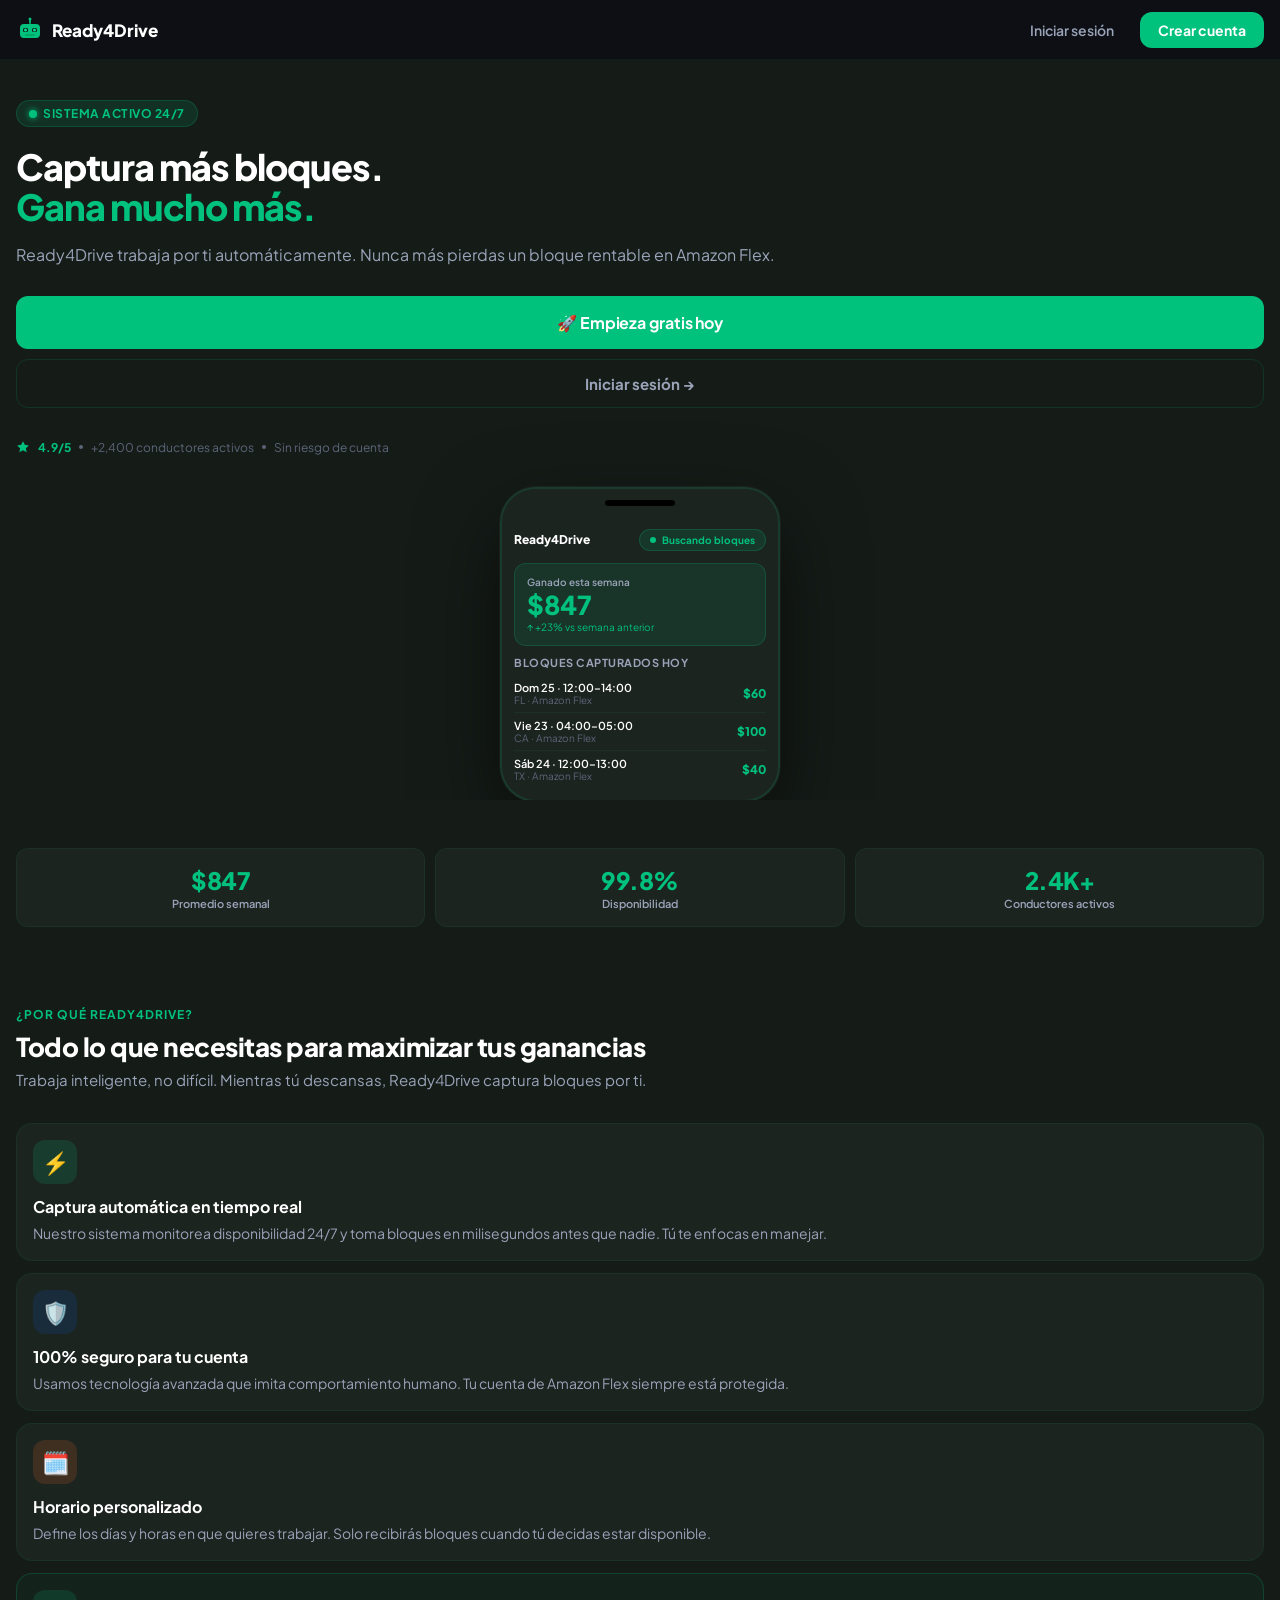
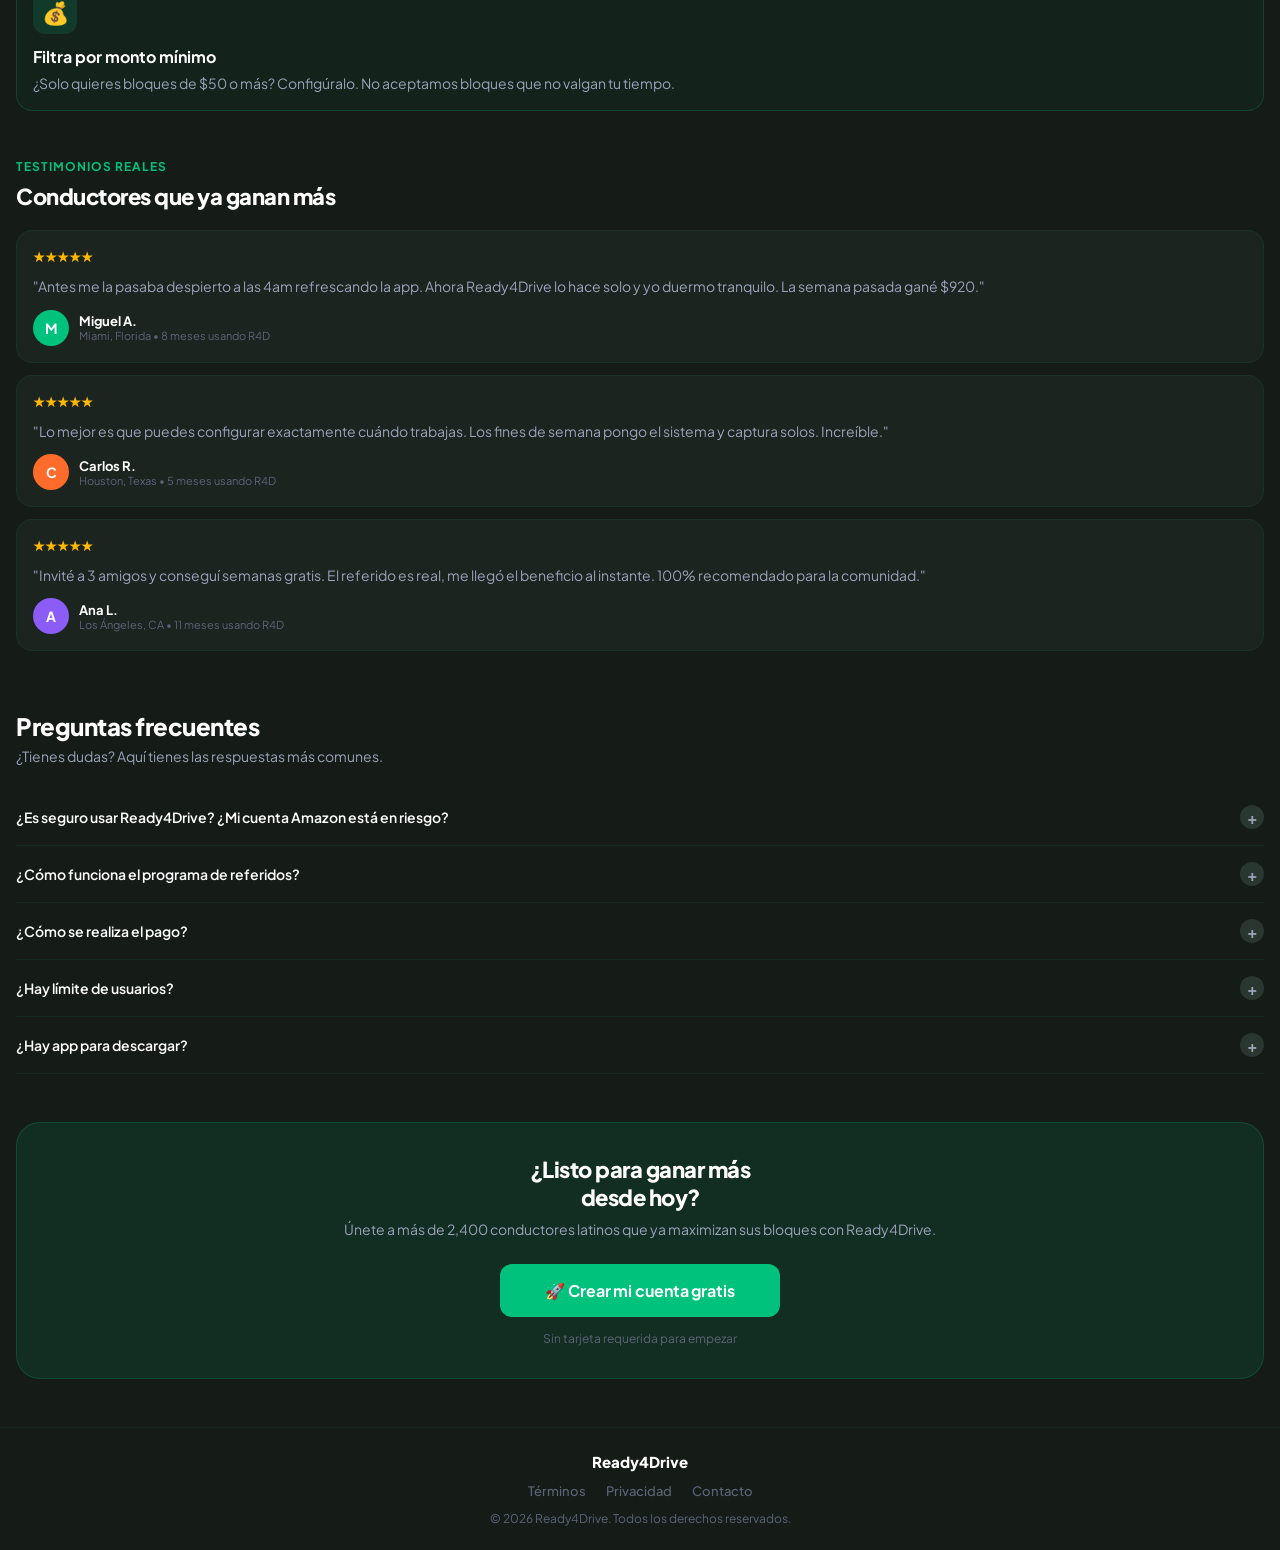
==== commit 2fcdd541: "style: mate sólido #151C18, sin gradientes ni glows + robot SVG verde en navbar" ====
--- a/index.html
+++ b/index.html
@@ -44,14 +44,14 @@
       content: '';
       position: absolute; top: -100px; right: -80px;
       width: 320px; height: 320px;
-      background: radial-gradient(circle, rgba(0,194,124,0.18) 0%, transparent 70%);
+      background: transparent;
       pointer-events: none;
     }
     .hero::after {
       content: '';
       position: absolute; top: 200px; left: -60px;
       width: 200px; height: 200px;
-      background: radial-gradient(circle, rgba(0,102,255,0.12) 0%, transparent 70%);
+      background: transparent;
       pointer-events: none;
     }
     .hero-eyebrow {
@@ -69,7 +69,7 @@
       letter-spacing: -1px; margin-bottom: 16px;
     }
     .hero-title .highlight {
-      background: linear-gradient(135deg, var(--brand-primary), #00E89A);
+      background: var(--brand-primary);
       -webkit-background-clip: text;
       -webkit-text-fill-color: transparent;
       background-clip: text;
@@ -121,7 +121,7 @@
     }
     .mockup-status-dot { width: 6px; height: 6px; border-radius: 50%; background: var(--brand-primary); animation: pulse 2s infinite; }
     .mockup-earnings {
-      background: linear-gradient(135deg, rgba(0,194,124,0.15), rgba(0,102,255,0.08));
+      background: rgba(0,194,124,0.10);
       border: 1px solid rgba(0,194,124,0.2);
       border-radius: 12px; padding: 12px;
       margin-bottom: 10px;
@@ -197,7 +197,7 @@
       width: 36px; height: 36px; border-radius: 50%;
       display: flex; align-items: center; justify-content: center;
       font-size: 14px; font-weight: 700;
-      background: linear-gradient(135deg, var(--brand-primary), var(--brand-blue));
+      background: var(--brand-primary);
     }
     .testimonial-name { font-size: 13px; font-weight: 700; }
     .testimonial-city { font-size: 11px; color: var(--text-muted); }
@@ -234,7 +234,7 @@
     /* CTA BANNER */
     .cta-banner {
       margin: 0 var(--space-md) 48px;
-      background: linear-gradient(135deg, rgba(0,194,124,0.15) 0%, rgba(0,102,255,0.08) 100%);
+      background: rgba(0,194,124,0.10);
       border: 1px solid rgba(0,194,124,0.2);
       border-radius: var(--radius-xl);
       padding: 32px var(--space-md);
@@ -245,7 +245,7 @@
       content: '';
       position: absolute; top: -40px; right: -40px;
       width: 160px; height: 160px;
-      background: radial-gradient(circle, rgba(0,194,124,0.2) 0%, transparent 70%);
+      background: transparent;
     }
     .cta-banner-title { font-size: 22px; font-weight: 800; letter-spacing: -0.5px; margin-bottom: 8px; }
     .cta-banner-sub { font-size: 14px; color: var(--text-secondary); margin-bottom: 24px; line-height: 1.5; }
@@ -267,10 +267,19 @@
   <!-- NAV -->
   <nav class="landing-nav">
     <div class="nav-logo">
-      <svg width="28" height="28" viewBox="0 0 28 28" fill="none">
-        <rect width="28" height="28" rx="8" fill="#00C27C"/>
-        <path d="M8 14L12 18L20 10" stroke="white" stroke-width="2.5" stroke-linecap="round" stroke-linejoin="round"/>
-        <circle cx="20" cy="10" r="2.5" fill="white" opacity="0.3"/>
+      <svg class="robot-logo" width="28" height="28" viewBox="0 0 28 28" fill="none" xmlns="http://www.w3.org/2000/svg">
+        <!-- cabeza -->
+        <rect x="4" y="8" width="20" height="14" rx="4" fill="#00C27C"/>
+        <!-- antena -->
+        <rect x="13" y="3" width="2" height="5" rx="1" fill="#00A868"/>
+        <circle cx="14" cy="3" r="1.5" fill="#00C27C"/>
+        <!-- ojos -->
+        <rect x="7" y="12" width="5" height="4" rx="1.5" fill="#151C18"/>
+        <rect x="16" y="12" width="5" height="4" rx="1.5" fill="#151C18"/>
+        <circle cx="9.5" cy="14" r="1.5" fill="#00E89A"/>
+        <circle cx="18.5" cy="14" r="1.5" fill="#00E89A"/>
+        <!-- boca -->
+        <rect x="9" y="18" width="10" height="2" rx="1" fill="#00A868"/>
       </svg>
       Ready4Drive
     </div>
@@ -424,7 +433,7 @@
       <div class="testimonial-stars">★★★★★</div>
       <p class="testimonial-text">"Lo mejor es que puedes configurar exactamente cuándo trabajas. Los fines de semana pongo el sistema y captura solos. Increíble."</p>
       <div class="testimonial-author">
-        <div class="testimonial-avatar" style="background: linear-gradient(135deg, #FF6B2B, #FF9A3C);">C</div>
+        <div class="testimonial-avatar" style="background: var(--brand-accent);">C</div>
         <div>
           <div class="testimonial-name">Carlos R.</div>
           <div class="testimonial-city">Houston, Texas • 5 meses usando R4D</div>
@@ -436,7 +445,7 @@
       <div class="testimonial-stars">★★★★★</div>
       <p class="testimonial-text">"Invité a 3 amigos y conseguí semanas gratis. El referido es real, me llegó el beneficio al instante. 100% recomendado para la comunidad."</p>
       <div class="testimonial-author">
-        <div class="testimonial-avatar" style="background: linear-gradient(135deg, #8B5CF6, #6366F1);">A</div>
+        <div class="testimonial-avatar" style="background: #8B5CF6;">A</div>
         <div>
           <div class="testimonial-name">Ana L.</div>
           <div class="testimonial-city">Los Ángeles, CA • 11 meses usando R4D</div>
--- a/style.css
+++ b/style.css
@@ -15,12 +15,12 @@
   --brand-blue-light: #E8F0FF;
 
   /* === NEUTRALS === */
-  --bg-base: #0D0F14;            /* Negro profundo — fondo principal */
-  --bg-card: #161A23;            /* Cards */
-  --bg-card-2: #1E2330;         /* Cards secundarios */
-  --bg-surface: #252B3B;        /* Inputs, elementos interactivos */
-  --border: rgba(255,255,255,0.08);
-  --border-light: rgba(255,255,255,0.12);
+  --bg-base: #151C18;            /* Verde mate — fondo principal */
+  --bg-card: #1C2420;            /* Cards */
+  --bg-card-2: #222E27;         /* Cards secundarios */
+  --bg-surface: #2A3630;        /* Inputs, elementos interactivos */
+  --border: rgba(0,194,124,0.08);
+  --border-light: rgba(0,194,124,0.14);
 
   /* === TEXT === */
   --text-primary: #FFFFFF;
@@ -50,8 +50,8 @@
 
   /* === SHADOWS === */
   --shadow-card: 0 2px 20px rgba(0,0,0,0.4);
-  --shadow-glow-green: 0 0 24px rgba(0,194,124,0.25);
-  --shadow-glow-orange: 0 0 24px rgba(255,107,43,0.25);
+  --shadow-glow-green: none;
+  --shadow-glow-orange: none;
 
   /* === TRANSITIONS === */
   --transition: all 0.2s cubic-bezier(0.4,0,0.2,1);
@@ -136,7 +136,7 @@
 .topbar-avatar {
   width: 32px; height: 32px;
   border-radius: var(--radius-full);
-  background: linear-gradient(135deg, var(--brand-primary), var(--brand-blue));
+  background: var(--brand-primary);
   display: flex; align-items: center; justify-content: center;
   font-size: 13px; font-weight: 700;
 }
@@ -219,14 +219,14 @@
 .btn-primary {
   background: var(--brand-primary);
   color: #fff;
-  box-shadow: var(--shadow-glow-green);
+  box-shadow: none;
 }
 .btn-primary:hover { background: var(--brand-primary-dark); transform: translateY(-1px); }
 
 .btn-accent {
   background: var(--brand-accent);
   color: #fff;
-  box-shadow: var(--shadow-glow-orange);
+  box-shadow: none;
 }
 .btn-accent:hover { opacity: 0.9; }
 
@@ -271,7 +271,7 @@
   transition: var(--transition);
   cursor: pointer;
 }
-.toggle input:checked + .toggle-track { background: var(--brand-primary); box-shadow: var(--shadow-glow-green); }
+.toggle input:checked + .toggle-track { background: var(--brand-primary); box-shadow: none; }
 .toggle-thumb {
   position: absolute;
   top: 3px; left: 3px;
@@ -385,28 +385,13 @@
   float: right; margin-top: -2px;
 }
 
-/* === GRADIENT HERO === */
+/* === HERO — mate sólido, sin gradientes === */
 .hero-gradient {
-  background: linear-gradient(135deg, #0D0F14 0%, #0D1A14 100%);
+  background: var(--bg-base);
   position: relative;
   overflow: hidden;
 }
-.hero-gradient::before {
-  content: '';
-  position: absolute;
-  top: -80px; right: -60px;
-  width: 280px; height: 280px;
-  background: radial-gradient(circle, rgba(0,194,124,0.15) 0%, transparent 70%);
-  pointer-events: none;
-}
-.hero-gradient::after {
-  content: '';
-  position: absolute;
-  bottom: -60px; left: -40px;
-  width: 200px; height: 200px;
-  background: radial-gradient(circle, rgba(0,102,255,0.10) 0%, transparent 70%);
-  pointer-events: none;
-}
+.hero-gradient::before, .hero-gradient::after { display: none; }
 
 /* === PRICING CARD === */
 .pricing-card {
@@ -422,7 +407,7 @@
 .pricing-card.selected {
   border-color: var(--brand-primary);
   background: rgba(0,194,124,0.08);
-  box-shadow: var(--shadow-glow-green);
+  box-shadow: none;
 }
 .pricing-card.popular {
   border-color: var(--brand-accent);
